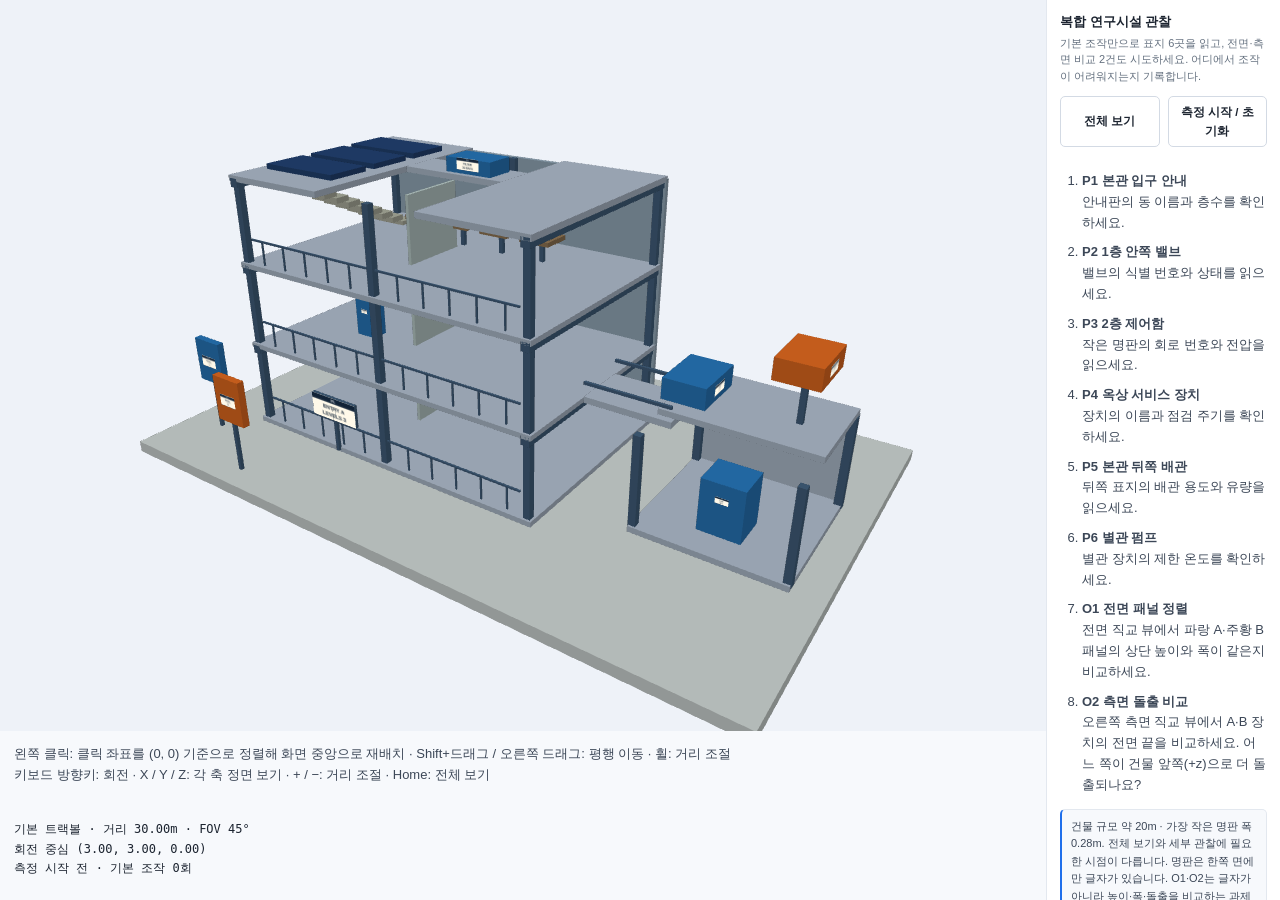
==== week4/improve/index.html @ 3aa923d7 "Add files via upload" ====
<!doctype html>
<html lang="ko"><head><meta charset="utf-8"><meta name="viewport" content="width=device-width, initial-scale=1">
<title>복합 연구시설 — 기본 트랙볼 뷰어</title><link rel="stylesheet" href="demo.css">
<style>
.wrap{grid-template-columns:minmax(0,1fr) 18rem;height:100vh;height:100dvh;min-height:500px}.stage{display:grid;grid-template-rows:minmax(240px,1fr) auto auto;align-items:stretch;justify-content:stretch;min-height:0;overflow:auto}.viewport{position:relative;min-height:0}.stage canvas{position:absolute;inset:0;display:block;width:100%;height:100%;max-height:none;cursor:grab}
canvas:focus-visible{outline:2px solid var(--d-accent);outline-offset:-2px}.readings{padding:10px 14px;white-space:pre-wrap;font:12px/1.6 monospace;color:var(--d-ink)}
.instructions{padding:0 14px}.tasks{padding-left:22px}.tasks li{margin:9px 0}.actions{display:flex;gap:8px;flex-wrap:wrap}.actions button{flex:1}
@media(max-width:900px){.wrap{display:block;height:auto}.panel{border-left:0;max-height:none}.stage{height:100vh;height:100dvh;min-height:500px}}
</style></head><body>
<div class="wrap"><div class="stage">
<div class="viewport"><canvas id="cv" tabindex="0" aria-label="다층 연구시설의 3차원 모델. 드래그로 회전, Shift 드래그로 이동, 휠로 확대">WebGL2를 지원하는 브라우저에서 실행하세요.</canvas></div>
<p class="instructions">왼쪽 클릭: 클릭 좌표를 (0, 0) 기준으로 정렬해 화면 중앙으로 재배치 · Shift+드래그 / 오른쪽 드래그: 평행 이동 · 휠: 거리 조절<br>키보드 방향키: 회전 · X / Y / Z: 각 축 정면 보기 · + / −: 거리 조절 · Home: 전체 보기</p>
<pre class="readings" id="readings"></pre></div>
<div class="panel"><h1>복합 연구시설 관찰</h1><p class="sub">기본 조작만으로 표지 6곳을 읽고, 전면·측면 비교 2건도 시도하세요. 어디에서 조작이 어려워지는지 기록합니다.</p>
<div class="actions"><button class="btn" id="home" type="button">전체 보기</button><button class="btn" id="measure" type="button">측정 시작 / 초기화</button></div>
<ol class="tasks" id="tasks"></ol><div id="student-ui"></div>
<p class="note">건물 규모 약 20m · 가장 작은 명판 폭 0.28m. 전체 보기와 세부 관찰에 필요한 시점이 다릅니다. 명판은 한쪽 면에만 글자가 있습니다. O1·O2는 글자가 아니라 높이·폭·돌출을 비교하는 과제입니다.</p>

</div></div>
<script src="demo.js"></script><script src="d04-inspection-model.js?v=3f1b6bc733"></script><script src="d04-inspection-controls.js"></script><script src="d04-inspection-viewer.js?v=8a4c2fbf62"></script><script src="d04-inspection-student.js?v=e71bc4da3b"></script>
</body></html>
---- week4/improve/demo.css ----
/* 강의 자료 인터랙티브 예제 공용 스타일 — 홈페이지와 같은 밝고 단정한 톤 */

/* 테마는 세 곳에서 정해진다.
   1) 강의 페이지 안에 들어가 있으면 부모의 밝은/어두운 설정 (data-theme)
   2) 단독으로 열면 OS 설정 (prefers-color-scheme)
   3) ?theme=light|dark 로 직접 지정
   그래서 밝은 값을 기본으로 두고, 어두운 값을 두 조건에 각각 다시 적어 준다. */

:root {
  --d-accent: #1f6feb;
  --d-accent-soft: #eaf1fe;
  --d-ink: #1c2430;
  --d-ink-soft: #3c4757;
  --d-muted: #64707f;
  --d-bg: #ffffff;
  --d-bg-soft: #f7f9fc;
  --d-line: #e3e8ef;
  --d-line-strong: #d3dae4;

  /* 3D 장면 — 배경과 보조선 */
  --d-canvas: #eef2f8;
  --d-grid: #cdd7e5;
  --d-axis: #7d8b9e;
  --d-ghost: #5f6b7d;
  --d-hint: #97a4b5;

  /* 벡터·물체를 구분하는 색 (배경 대비에 맞춰 조정) */
  --d-vec-a: #1f6feb;
  --d-vec-b: #0b7d67;
  --d-vec-c: #d2600f;
  --d-trail: #157f6a;
}

@media (prefers-color-scheme: dark) {
  :root:not([data-theme="light"]) {
    --d-accent: #7aaeff;
    --d-accent-soft: #1b2432;
    --d-ink: #e7ecf3;
    --d-ink-soft: #cbd4e1;
    --d-muted: #9aa7b8;
    --d-bg: #1a212c;
    --d-bg-soft: #161c26;
    --d-line: #2c3542;
    --d-line-strong: #3a4553;
  
    /* 3D 장면 — 배경과 보조선 */
    --d-canvas: #0a0d14;
    --d-grid: #242e42;
    --d-axis: #57667f;
    --d-ghost: #8c93a6;
    --d-hint: #59647a;
  
    /* 벡터·물체를 구분하는 색 (배경 대비에 맞춰 조정) */
    --d-vec-a: #5ca8fa;
    --d-vec-b: #33b88c;
    --d-vec-c: #ff8c4d;
    --d-trail: #38705f;
  }
}

:root[data-theme="dark"] {
  --d-accent: #7aaeff;
  --d-accent-soft: #1b2432;
  --d-ink: #e7ecf3;
  --d-ink-soft: #cbd4e1;
  --d-muted: #9aa7b8;
  --d-bg: #1a212c;
  --d-bg-soft: #161c26;
  --d-line: #2c3542;
  --d-line-strong: #3a4553;

  /* 3D 장면 — 배경과 보조선 */
  --d-canvas: #0a0d14;
  --d-grid: #242e42;
  --d-axis: #57667f;
  --d-ghost: #8c93a6;
  --d-hint: #59647a;

  /* 벡터·물체를 구분하는 색 (배경 대비에 맞춰 조정) */
  --d-vec-a: #5ca8fa;
  --d-vec-b: #33b88c;
  --d-vec-c: #ff8c4d;
  --d-trail: #38705f;
}

* { box-sizing: border-box; }

html, body {
  margin: 0;
  padding: 0;
  background: var(--d-bg);
  color: var(--d-ink-soft);
  font: 13px/1.6 -apple-system, BlinkMacSystemFont, "Segoe UI", "Noto Sans KR",
        "Malgun Gothic", Roboto, sans-serif;
}

.wrap {
  display: grid;
  grid-template-columns: 1fr 15rem;
  gap: 0;
  height: 100vh;
}

.stage {
  position: relative;
  display: flex;
  align-items: center;
  justify-content: center;
  min-width: 0;
  background: var(--d-bg-soft);
  overflow: hidden;
}

.stage canvas {
  display: block;
  max-width: 100%;
  max-height: 100%;
}

.readout {
  position: absolute;
  top: 8px;
  left: 8px;
  padding: 5px 9px;
  border: 1px solid var(--d-line-strong);
  border-radius: 6px;
  background: color-mix(in srgb, var(--d-bg) 88%, transparent);
  color: var(--d-ink);
  font-family: ui-monospace, SFMono-Regular, Menlo, Consolas, monospace;
  font-size: 11px;
  line-height: 1.6;
  white-space: pre;
  pointer-events: none;
}

.panel {
  padding: 12px 13px 16px;
  border-left: 1px solid var(--d-line);
  background: var(--d-bg);
  overflow-y: auto;
}

.panel h1 {
  margin: 0 0 2px;
  color: var(--d-ink);
  font-size: 13px;
  font-weight: 700;
}

.panel .sub {
  margin: 0 0 12px;
  color: var(--d-muted);
  font-size: 11px;
  line-height: 1.5;
}

.ctl { margin-bottom: 11px; }

.ctl label {
  display: flex;
  justify-content: space-between;
  align-items: baseline;
  gap: 6px;
  margin-bottom: 3px;
  color: var(--d-ink);
  font-size: 11.5px;
  font-weight: 600;
}

.ctl label .val {
  color: var(--d-accent);
  font-family: ui-monospace, SFMono-Regular, Menlo, Consolas, monospace;
  font-size: 11px;
  font-weight: 700;
}

.ctl input[type="range"] {
  width: 100%;
  height: 18px;
  margin: 0;
  accent-color: var(--d-accent);
  cursor: pointer;
}

.ctl select {
  width: 100%;
  padding: 4px 6px;
  border: 1px solid var(--d-line-strong);
  border-radius: 5px;
  background: var(--d-bg);
  color: var(--d-ink);
  font: inherit;
  font-size: 11.5px;
}

.ctl.check label {
  justify-content: flex-start;
  cursor: pointer;
}

.ctl.check input { accent-color: var(--d-accent); margin: 0 6px 0 0; }

.ctl .hint {
  margin-top: 2px;
  color: var(--d-muted);
  font-size: 10.5px;
  line-height: 1.5;
}

.note {
  margin-top: 12px;
  padding: 8px 9px;
  border: 1px solid var(--d-line);
  border-left: 2px solid var(--d-accent);
  border-radius: 5px;
  background: var(--d-bg-soft);
  color: var(--d-ink-soft);
  font-size: 11px;
  line-height: 1.6;
}

.note b { color: var(--d-ink); }

.btn {
  width: 100%;
  padding: 6px 8px;
  margin-bottom: 11px;
  border: 1px solid var(--d-line-strong);
  border-radius: 5px;
  background: var(--d-bg);
  color: var(--d-ink);
  font: inherit;
  font-size: 11.5px;
  font-weight: 600;
  cursor: pointer;
}

.btn:hover { border-color: var(--d-accent); color: var(--d-accent); }

.err {
  padding: 12px;
  color: #b4232a;
  font-family: ui-monospace, monospace;
  font-size: 11px;
  white-space: pre-wrap;
}

/* 성분 직접 입력 패널 — 슬라이더 대신 x, y, z 를 그대로 넣는다 */

.ctl[hidden] { display: none !important; }   /* .ctl 의 display 규칙보다 우선하도록 */

.comp { display: none; margin: 2px 0 12px; }
.comp.on { display: block; }

.comp-row {
  display: flex;
  align-items: center;
  gap: 5px;
  margin-bottom: 5px;
}

.comp-row > span {
  flex: 0 0 1.15rem;
  color: var(--d-ink);
  font-size: 11.5px;
  font-weight: 700;
}

.comp input {
  flex: 1 1 0;
  min-width: 0;
  padding: 4px 5px;
  border: 1px solid var(--d-line-strong);
  border-radius: 5px;
  background: var(--d-bg);
  color: var(--d-accent);
  font-family: ui-monospace, Menlo, Consolas, monospace;
  font-size: 11.5px;
  font-weight: 600;
  text-align: center;
}

.comp input:focus { outline: none; border-color: var(--d-accent); }
.comp input.bad { border-color: #b4232a; color: #b4232a; }

.comp-hint {
  margin-top: 3px;
  color: var(--d-muted);
  font-size: 10.5px;
  line-height: 1.55;
}

@media (max-width: 620px) {
  .wrap { grid-template-columns: 1fr; grid-template-rows: 1fr auto; }
  .panel { border-left: 0; border-top: 1px solid var(--d-line); max-height: 46vh; }
}
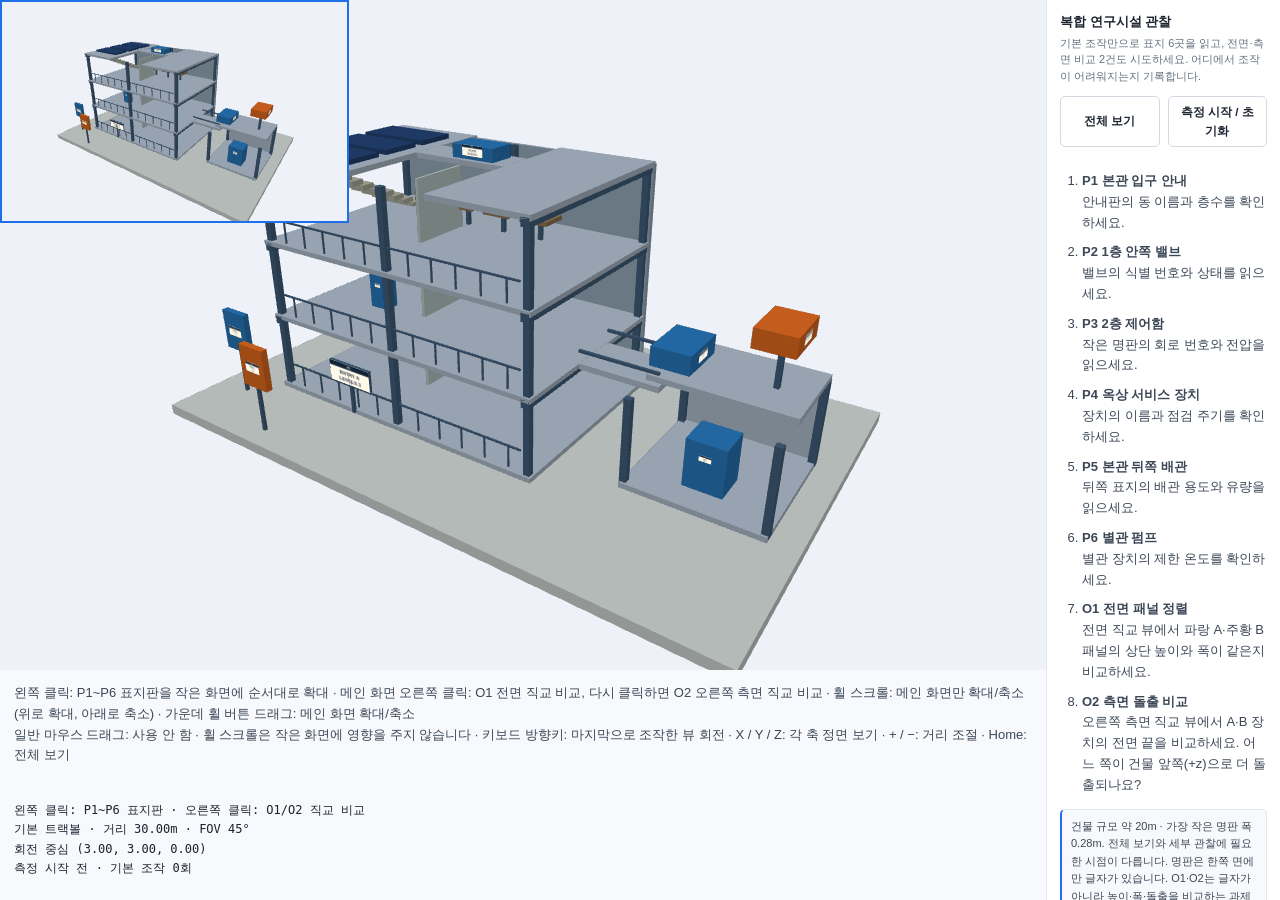
==== commit 982d8a28: "4주차: improve수정" ====
--- a/week4/improve/index.html
+++ b/week4/improve/index.html
@@ -1,21 +1,22 @@
-<!doctype html>
-<html lang="ko"><head><meta charset="utf-8"><meta name="viewport" content="width=device-width, initial-scale=1">
-<title>복합 연구시설 — 기본 트랙볼 뷰어</title><link rel="stylesheet" href="demo.css">
-<style>
-.wrap{grid-template-columns:minmax(0,1fr) 18rem;height:100vh;height:100dvh;min-height:500px}.stage{display:grid;grid-template-rows:minmax(240px,1fr) auto auto;align-items:stretch;justify-content:stretch;min-height:0;overflow:auto}.viewport{position:relative;min-height:0}.stage canvas{position:absolute;inset:0;display:block;width:100%;height:100%;max-height:none;cursor:grab}
-canvas:focus-visible{outline:2px solid var(--d-accent);outline-offset:-2px}.readings{padding:10px 14px;white-space:pre-wrap;font:12px/1.6 monospace;color:var(--d-ink)}
-.instructions{padding:0 14px}.tasks{padding-left:22px}.tasks li{margin:9px 0}.actions{display:flex;gap:8px;flex-wrap:wrap}.actions button{flex:1}
-@media(max-width:900px){.wrap{display:block;height:auto}.panel{border-left:0;max-height:none}.stage{height:100vh;height:100dvh;min-height:500px}}
-</style></head><body>
-<div class="wrap"><div class="stage">
-<div class="viewport"><canvas id="cv" tabindex="0" aria-label="다층 연구시설의 3차원 모델. 드래그로 회전, Shift 드래그로 이동, 휠로 확대">WebGL2를 지원하는 브라우저에서 실행하세요.</canvas></div>
-<p class="instructions">왼쪽 클릭: 클릭 좌표를 (0, 0) 기준으로 정렬해 화면 중앙으로 재배치 · Shift+드래그 / 오른쪽 드래그: 평행 이동 · 휠: 거리 조절<br>키보드 방향키: 회전 · X / Y / Z: 각 축 정면 보기 · + / −: 거리 조절 · Home: 전체 보기</p>
-<pre class="readings" id="readings"></pre></div>
-<div class="panel"><h1>복합 연구시설 관찰</h1><p class="sub">기본 조작만으로 표지 6곳을 읽고, 전면·측면 비교 2건도 시도하세요. 어디에서 조작이 어려워지는지 기록합니다.</p>
-<div class="actions"><button class="btn" id="home" type="button">전체 보기</button><button class="btn" id="measure" type="button">측정 시작 / 초기화</button></div>
-<ol class="tasks" id="tasks"></ol><div id="student-ui"></div>
-<p class="note">건물 규모 약 20m · 가장 작은 명판 폭 0.28m. 전체 보기와 세부 관찰에 필요한 시점이 다릅니다. 명판은 한쪽 면에만 글자가 있습니다. O1·O2는 글자가 아니라 높이·폭·돌출을 비교하는 과제입니다.</p>
-
-</div></div>
-<script src="demo.js"></script><script src="d04-inspection-model.js?v=3f1b6bc733"></script><script src="d04-inspection-controls.js"></script><script src="d04-inspection-viewer.js?v=8a4c2fbf62"></script><script src="d04-inspection-student.js?v=e71bc4da3b"></script>
-</body></html>
+<!doctype html>
+<html lang="ko"><head><meta charset="utf-8"><meta name="viewport" content="width=device-width, initial-scale=1">
+<title>복합 연구시설 — 기본 트랙볼 뷰어</title><link rel="stylesheet" href="demo.css">
+<style>
+.wrap{grid-template-columns:minmax(0,1fr) 18rem;height:100vh;height:100dvh;min-height:500px}.stage{display:grid;grid-template-rows:minmax(240px,1fr) auto auto;align-items:stretch;justify-content:stretch;min-height:0;overflow:auto}.viewport{position:relative;min-height:0}.stage canvas{position:absolute;inset:0;display:block;width:100%;height:100%;max-height:none}
+.view-marker{position:absolute;inset:0 auto auto 0;z-index:1;width:33.3333%;height:33.3333%;border:2px solid var(--d-accent);pointer-events:none}
+canvas:focus-visible{outline:2px solid var(--d-accent);outline-offset:-2px}.readings{padding:10px 14px;white-space:pre-wrap;font:12px/1.6 monospace;color:var(--d-ink)}
+.instructions{padding:0 14px}.tasks{padding-left:22px}.tasks li{margin:9px 0}.actions{display:flex;gap:8px;flex-wrap:wrap}.actions button{flex:1}
+@media(max-width:900px){.wrap{display:block;height:auto}.panel{border-left:0;max-height:none}.stage{height:100vh;height:100dvh;min-height:500px}}
+</style></head><body>
+<div class="wrap"><div class="stage">
+<div class="viewport"><canvas id="cv" tabindex="0" aria-label="왼쪽 클릭은 작은 화면에 P1부터 P6까지 표지판을 순서대로 확대합니다. 메인 화면 오른쪽 클릭은 O1 전면 직교 뷰와 O2 오른쪽 측면 직교 뷰를 전환합니다.">WebGL2를 지원하는 브라우저에서 실행하세요.</canvas><div class="view-marker" aria-hidden="true"></div></div>
+<p class="instructions">왼쪽 클릭: P1~P6 표지판을 작은 화면에 순서대로 확대 · 메인 화면 오른쪽 클릭: O1 전면 직교 비교, 다시 클릭하면 O2 오른쪽 측면 직교 비교 · 휠 스크롤: 메인 화면만 확대/축소 (위로 확대, 아래로 축소) · 가운데 휠 버튼 드래그: 메인 화면 확대/축소<br>일반 마우스 드래그: 사용 안 함 · 휠 스크롤은 작은 화면에 영향을 주지 않습니다 · 키보드 방향키: 마지막으로 조작한 뷰 회전 · X / Y / Z: 각 축 정면 보기 · + / −: 거리 조절 · Home: 전체 보기</p>
+<pre class="readings" id="readings"></pre></div>
+<div class="panel"><h1>복합 연구시설 관찰</h1><p class="sub">기본 조작만으로 표지 6곳을 읽고, 전면·측면 비교 2건도 시도하세요. 어디에서 조작이 어려워지는지 기록합니다.</p>
+<div class="actions"><button class="btn" id="home" type="button">전체 보기</button><button class="btn" id="measure" type="button">측정 시작 / 초기화</button></div>
+<ol class="tasks" id="tasks"></ol><div id="student-ui"></div>
+<p class="note">건물 규모 약 20m · 가장 작은 명판 폭 0.28m. 전체 보기와 세부 관찰에 필요한 시점이 다릅니다. 명판은 한쪽 면에만 글자가 있습니다. O1·O2는 글자가 아니라 높이·폭·돌출을 비교하는 과제입니다.</p>
+
+</div></div>
+<script src="demo.js"></script><script src="d04-inspection-model.js?v=3f1b6bc733"></script><script src="d04-inspection-controls.js"></script><script src="d04-inspection-viewer.js?v=8a4c2fbf62"></script><script src="d04-inspection-student.js?v=e71bc4da3b"></script>
+</body></html>
--- a/week4/improve/demo.css
+++ b/week4/improve/demo.css
@@ -1,296 +1,296 @@
-/* 강의 자료 인터랙티브 예제 공용 스타일 — 홈페이지와 같은 밝고 단정한 톤 */
-
-/* 테마는 세 곳에서 정해진다.
-   1) 강의 페이지 안에 들어가 있으면 부모의 밝은/어두운 설정 (data-theme)
-   2) 단독으로 열면 OS 설정 (prefers-color-scheme)
-   3) ?theme=light|dark 로 직접 지정
-   그래서 밝은 값을 기본으로 두고, 어두운 값을 두 조건에 각각 다시 적어 준다. */
-
-:root {
-  --d-accent: #1f6feb;
-  --d-accent-soft: #eaf1fe;
-  --d-ink: #1c2430;
-  --d-ink-soft: #3c4757;
-  --d-muted: #64707f;
-  --d-bg: #ffffff;
-  --d-bg-soft: #f7f9fc;
-  --d-line: #e3e8ef;
-  --d-line-strong: #d3dae4;
-
-  /* 3D 장면 — 배경과 보조선 */
-  --d-canvas: #eef2f8;
-  --d-grid: #cdd7e5;
-  --d-axis: #7d8b9e;
-  --d-ghost: #5f6b7d;
-  --d-hint: #97a4b5;
-
-  /* 벡터·물체를 구분하는 색 (배경 대비에 맞춰 조정) */
-  --d-vec-a: #1f6feb;
-  --d-vec-b: #0b7d67;
-  --d-vec-c: #d2600f;
-  --d-trail: #157f6a;
-}
-
-@media (prefers-color-scheme: dark) {
-  :root:not([data-theme="light"]) {
-    --d-accent: #7aaeff;
-    --d-accent-soft: #1b2432;
-    --d-ink: #e7ecf3;
-    --d-ink-soft: #cbd4e1;
-    --d-muted: #9aa7b8;
-    --d-bg: #1a212c;
-    --d-bg-soft: #161c26;
-    --d-line: #2c3542;
-    --d-line-strong: #3a4553;
-  
-    /* 3D 장면 — 배경과 보조선 */
-    --d-canvas: #0a0d14;
-    --d-grid: #242e42;
-    --d-axis: #57667f;
-    --d-ghost: #8c93a6;
-    --d-hint: #59647a;
-  
-    /* 벡터·물체를 구분하는 색 (배경 대비에 맞춰 조정) */
-    --d-vec-a: #5ca8fa;
-    --d-vec-b: #33b88c;
-    --d-vec-c: #ff8c4d;
-    --d-trail: #38705f;
-  }
-}
-
-:root[data-theme="dark"] {
-  --d-accent: #7aaeff;
-  --d-accent-soft: #1b2432;
-  --d-ink: #e7ecf3;
-  --d-ink-soft: #cbd4e1;
-  --d-muted: #9aa7b8;
-  --d-bg: #1a212c;
-  --d-bg-soft: #161c26;
-  --d-line: #2c3542;
-  --d-line-strong: #3a4553;
-
-  /* 3D 장면 — 배경과 보조선 */
-  --d-canvas: #0a0d14;
-  --d-grid: #242e42;
-  --d-axis: #57667f;
-  --d-ghost: #8c93a6;
-  --d-hint: #59647a;
-
-  /* 벡터·물체를 구분하는 색 (배경 대비에 맞춰 조정) */
-  --d-vec-a: #5ca8fa;
-  --d-vec-b: #33b88c;
-  --d-vec-c: #ff8c4d;
-  --d-trail: #38705f;
-}
-
-* { box-sizing: border-box; }
-
-html, body {
-  margin: 0;
-  padding: 0;
-  background: var(--d-bg);
-  color: var(--d-ink-soft);
-  font: 13px/1.6 -apple-system, BlinkMacSystemFont, "Segoe UI", "Noto Sans KR",
-        "Malgun Gothic", Roboto, sans-serif;
-}
-
-.wrap {
-  display: grid;
-  grid-template-columns: 1fr 15rem;
-  gap: 0;
-  height: 100vh;
-}
-
-.stage {
-  position: relative;
-  display: flex;
-  align-items: center;
-  justify-content: center;
-  min-width: 0;
-  background: var(--d-bg-soft);
-  overflow: hidden;
-}
-
-.stage canvas {
-  display: block;
-  max-width: 100%;
-  max-height: 100%;
-}
-
-.readout {
-  position: absolute;
-  top: 8px;
-  left: 8px;
-  padding: 5px 9px;
-  border: 1px solid var(--d-line-strong);
-  border-radius: 6px;
-  background: color-mix(in srgb, var(--d-bg) 88%, transparent);
-  color: var(--d-ink);
-  font-family: ui-monospace, SFMono-Regular, Menlo, Consolas, monospace;
-  font-size: 11px;
-  line-height: 1.6;
-  white-space: pre;
-  pointer-events: none;
-}
-
-.panel {
-  padding: 12px 13px 16px;
-  border-left: 1px solid var(--d-line);
-  background: var(--d-bg);
-  overflow-y: auto;
-}
-
-.panel h1 {
-  margin: 0 0 2px;
-  color: var(--d-ink);
-  font-size: 13px;
-  font-weight: 700;
-}
-
-.panel .sub {
-  margin: 0 0 12px;
-  color: var(--d-muted);
-  font-size: 11px;
-  line-height: 1.5;
-}
-
-.ctl { margin-bottom: 11px; }
-
-.ctl label {
-  display: flex;
-  justify-content: space-between;
-  align-items: baseline;
-  gap: 6px;
-  margin-bottom: 3px;
-  color: var(--d-ink);
-  font-size: 11.5px;
-  font-weight: 600;
-}
-
-.ctl label .val {
-  color: var(--d-accent);
-  font-family: ui-monospace, SFMono-Regular, Menlo, Consolas, monospace;
-  font-size: 11px;
-  font-weight: 700;
-}
-
-.ctl input[type="range"] {
-  width: 100%;
-  height: 18px;
-  margin: 0;
-  accent-color: var(--d-accent);
-  cursor: pointer;
-}
-
-.ctl select {
-  width: 100%;
-  padding: 4px 6px;
-  border: 1px solid var(--d-line-strong);
-  border-radius: 5px;
-  background: var(--d-bg);
-  color: var(--d-ink);
-  font: inherit;
-  font-size: 11.5px;
-}
-
-.ctl.check label {
-  justify-content: flex-start;
-  cursor: pointer;
-}
-
-.ctl.check input { accent-color: var(--d-accent); margin: 0 6px 0 0; }
-
-.ctl .hint {
-  margin-top: 2px;
-  color: var(--d-muted);
-  font-size: 10.5px;
-  line-height: 1.5;
-}
-
-.note {
-  margin-top: 12px;
-  padding: 8px 9px;
-  border: 1px solid var(--d-line);
-  border-left: 2px solid var(--d-accent);
-  border-radius: 5px;
-  background: var(--d-bg-soft);
-  color: var(--d-ink-soft);
-  font-size: 11px;
-  line-height: 1.6;
-}
-
-.note b { color: var(--d-ink); }
-
-.btn {
-  width: 100%;
-  padding: 6px 8px;
-  margin-bottom: 11px;
-  border: 1px solid var(--d-line-strong);
-  border-radius: 5px;
-  background: var(--d-bg);
-  color: var(--d-ink);
-  font: inherit;
-  font-size: 11.5px;
-  font-weight: 600;
-  cursor: pointer;
-}
-
-.btn:hover { border-color: var(--d-accent); color: var(--d-accent); }
-
-.err {
-  padding: 12px;
-  color: #b4232a;
-  font-family: ui-monospace, monospace;
-  font-size: 11px;
-  white-space: pre-wrap;
-}
-
-/* 성분 직접 입력 패널 — 슬라이더 대신 x, y, z 를 그대로 넣는다 */
-
-.ctl[hidden] { display: none !important; }   /* .ctl 의 display 규칙보다 우선하도록 */
-
-.comp { display: none; margin: 2px 0 12px; }
-.comp.on { display: block; }
-
-.comp-row {
-  display: flex;
-  align-items: center;
-  gap: 5px;
-  margin-bottom: 5px;
-}
-
-.comp-row > span {
-  flex: 0 0 1.15rem;
-  color: var(--d-ink);
-  font-size: 11.5px;
-  font-weight: 700;
-}
-
-.comp input {
-  flex: 1 1 0;
-  min-width: 0;
-  padding: 4px 5px;
-  border: 1px solid var(--d-line-strong);
-  border-radius: 5px;
-  background: var(--d-bg);
-  color: var(--d-accent);
-  font-family: ui-monospace, Menlo, Consolas, monospace;
-  font-size: 11.5px;
-  font-weight: 600;
-  text-align: center;
-}
-
-.comp input:focus { outline: none; border-color: var(--d-accent); }
-.comp input.bad { border-color: #b4232a; color: #b4232a; }
-
-.comp-hint {
-  margin-top: 3px;
-  color: var(--d-muted);
-  font-size: 10.5px;
-  line-height: 1.55;
-}
-
-@media (max-width: 620px) {
-  .wrap { grid-template-columns: 1fr; grid-template-rows: 1fr auto; }
-  .panel { border-left: 0; border-top: 1px solid var(--d-line); max-height: 46vh; }
-}
+/* 강의 자료 인터랙티브 예제 공용 스타일 — 홈페이지와 같은 밝고 단정한 톤 */
+
+/* 테마는 세 곳에서 정해진다.
+   1) 강의 페이지 안에 들어가 있으면 부모의 밝은/어두운 설정 (data-theme)
+   2) 단독으로 열면 OS 설정 (prefers-color-scheme)
+   3) ?theme=light|dark 로 직접 지정
+   그래서 밝은 값을 기본으로 두고, 어두운 값을 두 조건에 각각 다시 적어 준다. */
+
+:root {
+  --d-accent: #1f6feb;
+  --d-accent-soft: #eaf1fe;
+  --d-ink: #1c2430;
+  --d-ink-soft: #3c4757;
+  --d-muted: #64707f;
+  --d-bg: #ffffff;
+  --d-bg-soft: #f7f9fc;
+  --d-line: #e3e8ef;
+  --d-line-strong: #d3dae4;
+
+  /* 3D 장면 — 배경과 보조선 */
+  --d-canvas: #eef2f8;
+  --d-grid: #cdd7e5;
+  --d-axis: #7d8b9e;
+  --d-ghost: #5f6b7d;
+  --d-hint: #97a4b5;
+
+  /* 벡터·물체를 구분하는 색 (배경 대비에 맞춰 조정) */
+  --d-vec-a: #1f6feb;
+  --d-vec-b: #0b7d67;
+  --d-vec-c: #d2600f;
+  --d-trail: #157f6a;
+}
+
+@media (prefers-color-scheme: dark) {
+  :root:not([data-theme="light"]) {
+    --d-accent: #7aaeff;
+    --d-accent-soft: #1b2432;
+    --d-ink: #e7ecf3;
+    --d-ink-soft: #cbd4e1;
+    --d-muted: #9aa7b8;
+    --d-bg: #1a212c;
+    --d-bg-soft: #161c26;
+    --d-line: #2c3542;
+    --d-line-strong: #3a4553;
+  
+    /* 3D 장면 — 배경과 보조선 */
+    --d-canvas: #0a0d14;
+    --d-grid: #242e42;
+    --d-axis: #57667f;
+    --d-ghost: #8c93a6;
+    --d-hint: #59647a;
+  
+    /* 벡터·물체를 구분하는 색 (배경 대비에 맞춰 조정) */
+    --d-vec-a: #5ca8fa;
+    --d-vec-b: #33b88c;
+    --d-vec-c: #ff8c4d;
+    --d-trail: #38705f;
+  }
+}
+
+:root[data-theme="dark"] {
+  --d-accent: #7aaeff;
+  --d-accent-soft: #1b2432;
+  --d-ink: #e7ecf3;
+  --d-ink-soft: #cbd4e1;
+  --d-muted: #9aa7b8;
+  --d-bg: #1a212c;
+  --d-bg-soft: #161c26;
+  --d-line: #2c3542;
+  --d-line-strong: #3a4553;
+
+  /* 3D 장면 — 배경과 보조선 */
+  --d-canvas: #0a0d14;
+  --d-grid: #242e42;
+  --d-axis: #57667f;
+  --d-ghost: #8c93a6;
+  --d-hint: #59647a;
+
+  /* 벡터·물체를 구분하는 색 (배경 대비에 맞춰 조정) */
+  --d-vec-a: #5ca8fa;
+  --d-vec-b: #33b88c;
+  --d-vec-c: #ff8c4d;
+  --d-trail: #38705f;
+}
+
+* { box-sizing: border-box; }
+
+html, body {
+  margin: 0;
+  padding: 0;
+  background: var(--d-bg);
+  color: var(--d-ink-soft);
+  font: 13px/1.6 -apple-system, BlinkMacSystemFont, "Segoe UI", "Noto Sans KR",
+        "Malgun Gothic", Roboto, sans-serif;
+}
+
+.wrap {
+  display: grid;
+  grid-template-columns: 1fr 15rem;
+  gap: 0;
+  height: 100vh;
+}
+
+.stage {
+  position: relative;
+  display: flex;
+  align-items: center;
+  justify-content: center;
+  min-width: 0;
+  background: var(--d-bg-soft);
+  overflow: hidden;
+}
+
+.stage canvas {
+  display: block;
+  max-width: 100%;
+  max-height: 100%;
+}
+
+.readout {
+  position: absolute;
+  top: 8px;
+  left: 8px;
+  padding: 5px 9px;
+  border: 1px solid var(--d-line-strong);
+  border-radius: 6px;
+  background: color-mix(in srgb, var(--d-bg) 88%, transparent);
+  color: var(--d-ink);
+  font-family: ui-monospace, SFMono-Regular, Menlo, Consolas, monospace;
+  font-size: 11px;
+  line-height: 1.6;
+  white-space: pre;
+  pointer-events: none;
+}
+
+.panel {
+  padding: 12px 13px 16px;
+  border-left: 1px solid var(--d-line);
+  background: var(--d-bg);
+  overflow-y: auto;
+}
+
+.panel h1 {
+  margin: 0 0 2px;
+  color: var(--d-ink);
+  font-size: 13px;
+  font-weight: 700;
+}
+
+.panel .sub {
+  margin: 0 0 12px;
+  color: var(--d-muted);
+  font-size: 11px;
+  line-height: 1.5;
+}
+
+.ctl { margin-bottom: 11px; }
+
+.ctl label {
+  display: flex;
+  justify-content: space-between;
+  align-items: baseline;
+  gap: 6px;
+  margin-bottom: 3px;
+  color: var(--d-ink);
+  font-size: 11.5px;
+  font-weight: 600;
+}
+
+.ctl label .val {
+  color: var(--d-accent);
+  font-family: ui-monospace, SFMono-Regular, Menlo, Consolas, monospace;
+  font-size: 11px;
+  font-weight: 700;
+}
+
+.ctl input[type="range"] {
+  width: 100%;
+  height: 18px;
+  margin: 0;
+  accent-color: var(--d-accent);
+  cursor: pointer;
+}
+
+.ctl select {
+  width: 100%;
+  padding: 4px 6px;
+  border: 1px solid var(--d-line-strong);
+  border-radius: 5px;
+  background: var(--d-bg);
+  color: var(--d-ink);
+  font: inherit;
+  font-size: 11.5px;
+}
+
+.ctl.check label {
+  justify-content: flex-start;
+  cursor: pointer;
+}
+
+.ctl.check input { accent-color: var(--d-accent); margin: 0 6px 0 0; }
+
+.ctl .hint {
+  margin-top: 2px;
+  color: var(--d-muted);
+  font-size: 10.5px;
+  line-height: 1.5;
+}
+
+.note {
+  margin-top: 12px;
+  padding: 8px 9px;
+  border: 1px solid var(--d-line);
+  border-left: 2px solid var(--d-accent);
+  border-radius: 5px;
+  background: var(--d-bg-soft);
+  color: var(--d-ink-soft);
+  font-size: 11px;
+  line-height: 1.6;
+}
+
+.note b { color: var(--d-ink); }
+
+.btn {
+  width: 100%;
+  padding: 6px 8px;
+  margin-bottom: 11px;
+  border: 1px solid var(--d-line-strong);
+  border-radius: 5px;
+  background: var(--d-bg);
+  color: var(--d-ink);
+  font: inherit;
+  font-size: 11.5px;
+  font-weight: 600;
+  cursor: pointer;
+}
+
+.btn:hover { border-color: var(--d-accent); color: var(--d-accent); }
+
+.err {
+  padding: 12px;
+  color: #b4232a;
+  font-family: ui-monospace, monospace;
+  font-size: 11px;
+  white-space: pre-wrap;
+}
+
+/* 성분 직접 입력 패널 — 슬라이더 대신 x, y, z 를 그대로 넣는다 */
+
+.ctl[hidden] { display: none !important; }   /* .ctl 의 display 규칙보다 우선하도록 */
+
+.comp { display: none; margin: 2px 0 12px; }
+.comp.on { display: block; }
+
+.comp-row {
+  display: flex;
+  align-items: center;
+  gap: 5px;
+  margin-bottom: 5px;
+}
+
+.comp-row > span {
+  flex: 0 0 1.15rem;
+  color: var(--d-ink);
+  font-size: 11.5px;
+  font-weight: 700;
+}
+
+.comp input {
+  flex: 1 1 0;
+  min-width: 0;
+  padding: 4px 5px;
+  border: 1px solid var(--d-line-strong);
+  border-radius: 5px;
+  background: var(--d-bg);
+  color: var(--d-accent);
+  font-family: ui-monospace, Menlo, Consolas, monospace;
+  font-size: 11.5px;
+  font-weight: 600;
+  text-align: center;
+}
+
+.comp input:focus { outline: none; border-color: var(--d-accent); }
+.comp input.bad { border-color: #b4232a; color: #b4232a; }
+
+.comp-hint {
+  margin-top: 3px;
+  color: var(--d-muted);
+  font-size: 10.5px;
+  line-height: 1.55;
+}
+
+@media (max-width: 620px) {
+  .wrap { grid-template-columns: 1fr; grid-template-rows: 1fr auto; }
+  .panel { border-left: 0; border-top: 1px solid var(--d-line); max-height: 46vh; }
+}
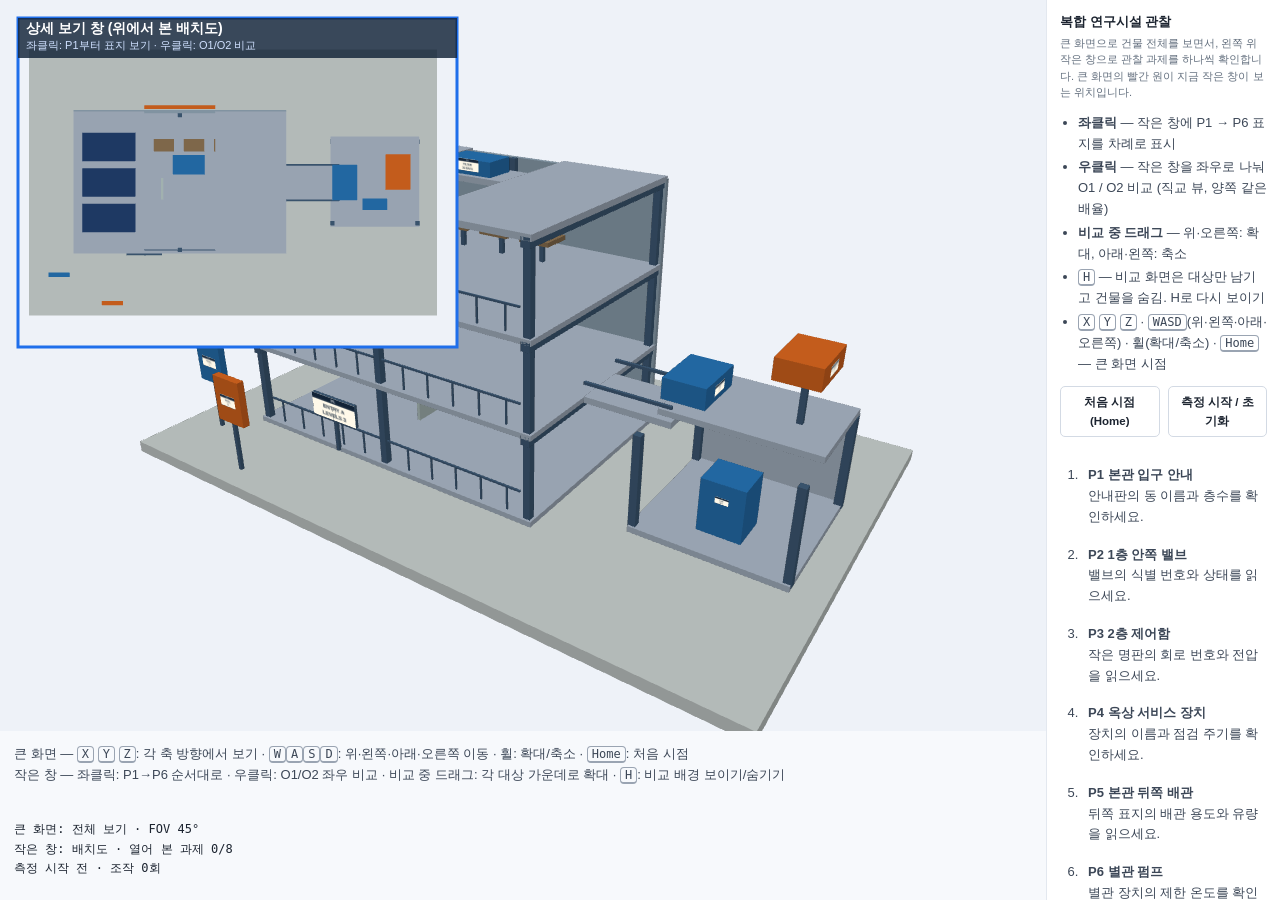
==== commit 4ce185d9: "4주차 improve" ====
--- a/week4/improve/index.html
+++ b/week4/improve/index.html
@@ -1,22 +1,22 @@
-<!doctype html>
-<html lang="ko"><head><meta charset="utf-8"><meta name="viewport" content="width=device-width, initial-scale=1">
-<title>복합 연구시설 — 기본 트랙볼 뷰어</title><link rel="stylesheet" href="demo.css">
-<style>
-.wrap{grid-template-columns:minmax(0,1fr) 18rem;height:100vh;height:100dvh;min-height:500px}.stage{display:grid;grid-template-rows:minmax(240px,1fr) auto auto;align-items:stretch;justify-content:stretch;min-height:0;overflow:auto}.viewport{position:relative;min-height:0}.stage canvas{position:absolute;inset:0;display:block;width:100%;height:100%;max-height:none}
-.view-marker{position:absolute;inset:0 auto auto 0;z-index:1;width:33.3333%;height:33.3333%;border:2px solid var(--d-accent);pointer-events:none}
-canvas:focus-visible{outline:2px solid var(--d-accent);outline-offset:-2px}.readings{padding:10px 14px;white-space:pre-wrap;font:12px/1.6 monospace;color:var(--d-ink)}
-.instructions{padding:0 14px}.tasks{padding-left:22px}.tasks li{margin:9px 0}.actions{display:flex;gap:8px;flex-wrap:wrap}.actions button{flex:1}
-@media(max-width:900px){.wrap{display:block;height:auto}.panel{border-left:0;max-height:none}.stage{height:100vh;height:100dvh;min-height:500px}}
-</style></head><body>
-<div class="wrap"><div class="stage">
-<div class="viewport"><canvas id="cv" tabindex="0" aria-label="왼쪽 클릭은 작은 화면에 P1부터 P6까지 표지판을 순서대로 확대합니다. 메인 화면 오른쪽 클릭은 O1 전면 직교 뷰와 O2 오른쪽 측면 직교 뷰를 전환합니다.">WebGL2를 지원하는 브라우저에서 실행하세요.</canvas><div class="view-marker" aria-hidden="true"></div></div>
-<p class="instructions">왼쪽 클릭: P1~P6 표지판을 작은 화면에 순서대로 확대 · 메인 화면 오른쪽 클릭: O1 전면 직교 비교, 다시 클릭하면 O2 오른쪽 측면 직교 비교 · 휠 스크롤: 메인 화면만 확대/축소 (위로 확대, 아래로 축소) · 가운데 휠 버튼 드래그: 메인 화면 확대/축소<br>일반 마우스 드래그: 사용 안 함 · 휠 스크롤은 작은 화면에 영향을 주지 않습니다 · 키보드 방향키: 마지막으로 조작한 뷰 회전 · X / Y / Z: 각 축 정면 보기 · + / −: 거리 조절 · Home: 전체 보기</p>
-<pre class="readings" id="readings"></pre></div>
-<div class="panel"><h1>복합 연구시설 관찰</h1><p class="sub">기본 조작만으로 표지 6곳을 읽고, 전면·측면 비교 2건도 시도하세요. 어디에서 조작이 어려워지는지 기록합니다.</p>
-<div class="actions"><button class="btn" id="home" type="button">전체 보기</button><button class="btn" id="measure" type="button">측정 시작 / 초기화</button></div>
-<ol class="tasks" id="tasks"></ol><div id="student-ui"></div>
-<p class="note">건물 규모 약 20m · 가장 작은 명판 폭 0.28m. 전체 보기와 세부 관찰에 필요한 시점이 다릅니다. 명판은 한쪽 면에만 글자가 있습니다. O1·O2는 글자가 아니라 높이·폭·돌출을 비교하는 과제입니다.</p>
-
-</div></div>
-<script src="demo.js"></script><script src="d04-inspection-model.js?v=3f1b6bc733"></script><script src="d04-inspection-controls.js"></script><script src="d04-inspection-viewer.js?v=8a4c2fbf62"></script><script src="d04-inspection-student.js?v=e71bc4da3b"></script>
-</body></html>
+<!doctype html>
+<html lang="ko"><head><meta charset="utf-8"><meta name="viewport" content="width=device-width, initial-scale=1">
+<title>복합 연구시설 — 개선 뷰어 (전체 뷰 + 상세 창)</title><link rel="stylesheet" href="demo.css">
+<style>
+.wrap{grid-template-columns:minmax(0,1fr) 18rem;height:100vh;height:100dvh;min-height:500px}.stage{display:grid;grid-template-rows:minmax(240px,1fr) auto auto;align-items:stretch;justify-content:stretch;min-height:0;overflow:auto}.viewport{position:relative;min-height:0}.stage canvas{position:absolute;inset:0;display:block;width:100%;height:100%;max-height:none;cursor:grab}
+canvas.overlay{pointer-events:none;cursor:auto}canvas:focus-visible{outline:2px solid var(--d-accent);outline-offset:-2px}.readings{padding:10px 14px;white-space:pre-wrap;font:12px/1.6 monospace;color:var(--d-ink)}
+.instructions{padding:0 14px}.tasks{padding-left:22px}.tasks li{margin:9px 0;padding:4px 6px;border-radius:6px}.tasks li.current{background:var(--d-accent-soft);outline:2px solid var(--d-accent)}.tasks li.seen strong::after{content:' ✓';color:#2da44e}.keys{padding-left:18px;margin:6px 0 12px}.keys li{margin:3px 0}kbd{font:12px monospace;border:1px solid #9aa4b2;border-bottom-width:2px;border-radius:4px;padding:0 4px}.actions{display:flex;gap:8px;flex-wrap:wrap}.actions button{flex:1}
+@media(max-width:900px){.wrap{display:block;height:auto}.panel{border-left:0;max-height:none}.stage{height:100vh;height:100dvh;min-height:500px}}
+</style></head><body>
+<div class="wrap"><div class="stage">
+<div class="viewport"><canvas id="cv" tabindex="0" aria-label="다층 연구시설의 3차원 모델. 큰 화면은 X Y Z 키, W A S D 키, 마우스 휠로 이동, 왼쪽 위 작은 창은 좌클릭으로 표지 순회, 우클릭으로 비교 보기">WebGL2를 지원하는 브라우저에서 실행하세요.</canvas></div>
+<p class="instructions">큰 화면 — <kbd>X</kbd> <kbd>Y</kbd> <kbd>Z</kbd>: 각 축 방향에서 보기 · <kbd>W</kbd><kbd>A</kbd><kbd>S</kbd><kbd>D</kbd>: 위·왼쪽·아래·오른쪽 이동 · 휠: 확대/축소 · <kbd>Home</kbd>: 처음 시점<br>작은 창 — 좌클릭: P1→P6 순서대로 · 우클릭: O1/O2 좌우 비교 · 비교 중 드래그: 각 대상 가운데로 확대 · <kbd>H</kbd>: 비교 배경 보이기/숨기기</p>
+<pre class="readings" id="readings"></pre></div>
+<div class="panel"><h1>복합 연구시설 관찰</h1><p class="sub">큰 화면으로 건물 전체를 보면서, 왼쪽 위 작은 창으로 관찰 과제를 하나씩 확인합니다. 큰 화면의 빨간 원이 지금 작은 창이 보는 위치입니다.</p>
+<ul class="keys"><li><strong>좌클릭</strong> — 작은 창에 P1 → P6 표지를 차례로 표시</li><li><strong>우클릭</strong> — 작은 창을 좌우로 나눠 O1 / O2 비교 (직교 뷰, 양쪽 같은 배율)</li><li><strong>비교 중 드래그</strong> — 위·오른쪽: 확대, 아래·왼쪽: 축소</li><li><kbd>H</kbd> — 비교 화면은 대상만 남기고 건물을 숨김. H로 다시 보이기</li><li><kbd>X</kbd> <kbd>Y</kbd> <kbd>Z</kbd> · <kbd>WASD</kbd>(위·왼쪽·아래·오른쪽) · 휠(확대/축소) · <kbd>Home</kbd> — 큰 화면 시점</li></ul>
+<div class="actions"><button class="btn" id="home" type="button">처음 시점 (Home)</button><button class="btn" id="measure" type="button">측정 시작 / 초기화</button></div>
+<ol class="tasks" id="tasks"></ol><div id="student-ui"></div>
+<p class="note">건물 규모 약 20m · 가장 작은 명판 폭 0.28m. 전체 보기와 세부 관찰에 필요한 시점이 다릅니다. 명판은 한쪽 면에만 글자가 있습니다. O1·O2는 글자가 아니라 높이·폭·돌출을 비교하는 과제입니다.</p>
+
+</div></div>
+<script src="demo.js"></script><script src="d04-inspection-model.js?v=3f1b6bc733"></script><script src="d04-inspection-controls.js?v=improve3"></script><script src="d04-inspection-viewer.js?v=improve1"></script><script src="d04-inspection-student.js?v=improve1"></script>
+</body></html>
--- a/week4/improve/demo.css
+++ b/week4/improve/demo.css
@@ -1,296 +1,296 @@
-/* 강의 자료 인터랙티브 예제 공용 스타일 — 홈페이지와 같은 밝고 단정한 톤 */
-
-/* 테마는 세 곳에서 정해진다.
-   1) 강의 페이지 안에 들어가 있으면 부모의 밝은/어두운 설정 (data-theme)
-   2) 단독으로 열면 OS 설정 (prefers-color-scheme)
-   3) ?theme=light|dark 로 직접 지정
-   그래서 밝은 값을 기본으로 두고, 어두운 값을 두 조건에 각각 다시 적어 준다. */
-
-:root {
-  --d-accent: #1f6feb;
-  --d-accent-soft: #eaf1fe;
-  --d-ink: #1c2430;
-  --d-ink-soft: #3c4757;
-  --d-muted: #64707f;
-  --d-bg: #ffffff;
-  --d-bg-soft: #f7f9fc;
-  --d-line: #e3e8ef;
-  --d-line-strong: #d3dae4;
-
-  /* 3D 장면 — 배경과 보조선 */
-  --d-canvas: #eef2f8;
-  --d-grid: #cdd7e5;
-  --d-axis: #7d8b9e;
-  --d-ghost: #5f6b7d;
-  --d-hint: #97a4b5;
-
-  /* 벡터·물체를 구분하는 색 (배경 대비에 맞춰 조정) */
-  --d-vec-a: #1f6feb;
-  --d-vec-b: #0b7d67;
-  --d-vec-c: #d2600f;
-  --d-trail: #157f6a;
-}
-
-@media (prefers-color-scheme: dark) {
-  :root:not([data-theme="light"]) {
-    --d-accent: #7aaeff;
-    --d-accent-soft: #1b2432;
-    --d-ink: #e7ecf3;
-    --d-ink-soft: #cbd4e1;
-    --d-muted: #9aa7b8;
-    --d-bg: #1a212c;
-    --d-bg-soft: #161c26;
-    --d-line: #2c3542;
-    --d-line-strong: #3a4553;
-  
-    /* 3D 장면 — 배경과 보조선 */
-    --d-canvas: #0a0d14;
-    --d-grid: #242e42;
-    --d-axis: #57667f;
-    --d-ghost: #8c93a6;
-    --d-hint: #59647a;
-  
-    /* 벡터·물체를 구분하는 색 (배경 대비에 맞춰 조정) */
-    --d-vec-a: #5ca8fa;
-    --d-vec-b: #33b88c;
-    --d-vec-c: #ff8c4d;
-    --d-trail: #38705f;
-  }
-}
-
-:root[data-theme="dark"] {
-  --d-accent: #7aaeff;
-  --d-accent-soft: #1b2432;
-  --d-ink: #e7ecf3;
-  --d-ink-soft: #cbd4e1;
-  --d-muted: #9aa7b8;
-  --d-bg: #1a212c;
-  --d-bg-soft: #161c26;
-  --d-line: #2c3542;
-  --d-line-strong: #3a4553;
-
-  /* 3D 장면 — 배경과 보조선 */
-  --d-canvas: #0a0d14;
-  --d-grid: #242e42;
-  --d-axis: #57667f;
-  --d-ghost: #8c93a6;
-  --d-hint: #59647a;
-
-  /* 벡터·물체를 구분하는 색 (배경 대비에 맞춰 조정) */
-  --d-vec-a: #5ca8fa;
-  --d-vec-b: #33b88c;
-  --d-vec-c: #ff8c4d;
-  --d-trail: #38705f;
-}
-
-* { box-sizing: border-box; }
-
-html, body {
-  margin: 0;
-  padding: 0;
-  background: var(--d-bg);
-  color: var(--d-ink-soft);
-  font: 13px/1.6 -apple-system, BlinkMacSystemFont, "Segoe UI", "Noto Sans KR",
-        "Malgun Gothic", Roboto, sans-serif;
-}
-
-.wrap {
-  display: grid;
-  grid-template-columns: 1fr 15rem;
-  gap: 0;
-  height: 100vh;
-}
-
-.stage {
-  position: relative;
-  display: flex;
-  align-items: center;
-  justify-content: center;
-  min-width: 0;
-  background: var(--d-bg-soft);
-  overflow: hidden;
-}
-
-.stage canvas {
-  display: block;
-  max-width: 100%;
-  max-height: 100%;
-}
-
-.readout {
-  position: absolute;
-  top: 8px;
-  left: 8px;
-  padding: 5px 9px;
-  border: 1px solid var(--d-line-strong);
-  border-radius: 6px;
-  background: color-mix(in srgb, var(--d-bg) 88%, transparent);
-  color: var(--d-ink);
-  font-family: ui-monospace, SFMono-Regular, Menlo, Consolas, monospace;
-  font-size: 11px;
-  line-height: 1.6;
-  white-space: pre;
-  pointer-events: none;
-}
-
-.panel {
-  padding: 12px 13px 16px;
-  border-left: 1px solid var(--d-line);
-  background: var(--d-bg);
-  overflow-y: auto;
-}
-
-.panel h1 {
-  margin: 0 0 2px;
-  color: var(--d-ink);
-  font-size: 13px;
-  font-weight: 700;
-}
-
-.panel .sub {
-  margin: 0 0 12px;
-  color: var(--d-muted);
-  font-size: 11px;
-  line-height: 1.5;
-}
-
-.ctl { margin-bottom: 11px; }
-
-.ctl label {
-  display: flex;
-  justify-content: space-between;
-  align-items: baseline;
-  gap: 6px;
-  margin-bottom: 3px;
-  color: var(--d-ink);
-  font-size: 11.5px;
-  font-weight: 600;
-}
-
-.ctl label .val {
-  color: var(--d-accent);
-  font-family: ui-monospace, SFMono-Regular, Menlo, Consolas, monospace;
-  font-size: 11px;
-  font-weight: 700;
-}
-
-.ctl input[type="range"] {
-  width: 100%;
-  height: 18px;
-  margin: 0;
-  accent-color: var(--d-accent);
-  cursor: pointer;
-}
-
-.ctl select {
-  width: 100%;
-  padding: 4px 6px;
-  border: 1px solid var(--d-line-strong);
-  border-radius: 5px;
-  background: var(--d-bg);
-  color: var(--d-ink);
-  font: inherit;
-  font-size: 11.5px;
-}
-
-.ctl.check label {
-  justify-content: flex-start;
-  cursor: pointer;
-}
-
-.ctl.check input { accent-color: var(--d-accent); margin: 0 6px 0 0; }
-
-.ctl .hint {
-  margin-top: 2px;
-  color: var(--d-muted);
-  font-size: 10.5px;
-  line-height: 1.5;
-}
-
-.note {
-  margin-top: 12px;
-  padding: 8px 9px;
-  border: 1px solid var(--d-line);
-  border-left: 2px solid var(--d-accent);
-  border-radius: 5px;
-  background: var(--d-bg-soft);
-  color: var(--d-ink-soft);
-  font-size: 11px;
-  line-height: 1.6;
-}
-
-.note b { color: var(--d-ink); }
-
-.btn {
-  width: 100%;
-  padding: 6px 8px;
-  margin-bottom: 11px;
-  border: 1px solid var(--d-line-strong);
-  border-radius: 5px;
-  background: var(--d-bg);
-  color: var(--d-ink);
-  font: inherit;
-  font-size: 11.5px;
-  font-weight: 600;
-  cursor: pointer;
-}
-
-.btn:hover { border-color: var(--d-accent); color: var(--d-accent); }
-
-.err {
-  padding: 12px;
-  color: #b4232a;
-  font-family: ui-monospace, monospace;
-  font-size: 11px;
-  white-space: pre-wrap;
-}
-
-/* 성분 직접 입력 패널 — 슬라이더 대신 x, y, z 를 그대로 넣는다 */
-
-.ctl[hidden] { display: none !important; }   /* .ctl 의 display 규칙보다 우선하도록 */
-
-.comp { display: none; margin: 2px 0 12px; }
-.comp.on { display: block; }
-
-.comp-row {
-  display: flex;
-  align-items: center;
-  gap: 5px;
-  margin-bottom: 5px;
-}
-
-.comp-row > span {
-  flex: 0 0 1.15rem;
-  color: var(--d-ink);
-  font-size: 11.5px;
-  font-weight: 700;
-}
-
-.comp input {
-  flex: 1 1 0;
-  min-width: 0;
-  padding: 4px 5px;
-  border: 1px solid var(--d-line-strong);
-  border-radius: 5px;
-  background: var(--d-bg);
-  color: var(--d-accent);
-  font-family: ui-monospace, Menlo, Consolas, monospace;
-  font-size: 11.5px;
-  font-weight: 600;
-  text-align: center;
-}
-
-.comp input:focus { outline: none; border-color: var(--d-accent); }
-.comp input.bad { border-color: #b4232a; color: #b4232a; }
-
-.comp-hint {
-  margin-top: 3px;
-  color: var(--d-muted);
-  font-size: 10.5px;
-  line-height: 1.55;
-}
-
-@media (max-width: 620px) {
-  .wrap { grid-template-columns: 1fr; grid-template-rows: 1fr auto; }
-  .panel { border-left: 0; border-top: 1px solid var(--d-line); max-height: 46vh; }
-}
+/* 강의 자료 인터랙티브 예제 공용 스타일 — 홈페이지와 같은 밝고 단정한 톤 */
+
+/* 테마는 세 곳에서 정해진다.
+   1) 강의 페이지 안에 들어가 있으면 부모의 밝은/어두운 설정 (data-theme)
+   2) 단독으로 열면 OS 설정 (prefers-color-scheme)
+   3) ?theme=light|dark 로 직접 지정
+   그래서 밝은 값을 기본으로 두고, 어두운 값을 두 조건에 각각 다시 적어 준다. */
+
+:root {
+  --d-accent: #1f6feb;
+  --d-accent-soft: #eaf1fe;
+  --d-ink: #1c2430;
+  --d-ink-soft: #3c4757;
+  --d-muted: #64707f;
+  --d-bg: #ffffff;
+  --d-bg-soft: #f7f9fc;
+  --d-line: #e3e8ef;
+  --d-line-strong: #d3dae4;
+
+  /* 3D 장면 — 배경과 보조선 */
+  --d-canvas: #eef2f8;
+  --d-grid: #cdd7e5;
+  --d-axis: #7d8b9e;
+  --d-ghost: #5f6b7d;
+  --d-hint: #97a4b5;
+
+  /* 벡터·물체를 구분하는 색 (배경 대비에 맞춰 조정) */
+  --d-vec-a: #1f6feb;
+  --d-vec-b: #0b7d67;
+  --d-vec-c: #d2600f;
+  --d-trail: #157f6a;
+}
+
+@media (prefers-color-scheme: dark) {
+  :root:not([data-theme="light"]) {
+    --d-accent: #7aaeff;
+    --d-accent-soft: #1b2432;
+    --d-ink: #e7ecf3;
+    --d-ink-soft: #cbd4e1;
+    --d-muted: #9aa7b8;
+    --d-bg: #1a212c;
+    --d-bg-soft: #161c26;
+    --d-line: #2c3542;
+    --d-line-strong: #3a4553;
+  
+    /* 3D 장면 — 배경과 보조선 */
+    --d-canvas: #0a0d14;
+    --d-grid: #242e42;
+    --d-axis: #57667f;
+    --d-ghost: #8c93a6;
+    --d-hint: #59647a;
+  
+    /* 벡터·물체를 구분하는 색 (배경 대비에 맞춰 조정) */
+    --d-vec-a: #5ca8fa;
+    --d-vec-b: #33b88c;
+    --d-vec-c: #ff8c4d;
+    --d-trail: #38705f;
+  }
+}
+
+:root[data-theme="dark"] {
+  --d-accent: #7aaeff;
+  --d-accent-soft: #1b2432;
+  --d-ink: #e7ecf3;
+  --d-ink-soft: #cbd4e1;
+  --d-muted: #9aa7b8;
+  --d-bg: #1a212c;
+  --d-bg-soft: #161c26;
+  --d-line: #2c3542;
+  --d-line-strong: #3a4553;
+
+  /* 3D 장면 — 배경과 보조선 */
+  --d-canvas: #0a0d14;
+  --d-grid: #242e42;
+  --d-axis: #57667f;
+  --d-ghost: #8c93a6;
+  --d-hint: #59647a;
+
+  /* 벡터·물체를 구분하는 색 (배경 대비에 맞춰 조정) */
+  --d-vec-a: #5ca8fa;
+  --d-vec-b: #33b88c;
+  --d-vec-c: #ff8c4d;
+  --d-trail: #38705f;
+}
+
+* { box-sizing: border-box; }
+
+html, body {
+  margin: 0;
+  padding: 0;
+  background: var(--d-bg);
+  color: var(--d-ink-soft);
+  font: 13px/1.6 -apple-system, BlinkMacSystemFont, "Segoe UI", "Noto Sans KR",
+        "Malgun Gothic", Roboto, sans-serif;
+}
+
+.wrap {
+  display: grid;
+  grid-template-columns: 1fr 15rem;
+  gap: 0;
+  height: 100vh;
+}
+
+.stage {
+  position: relative;
+  display: flex;
+  align-items: center;
+  justify-content: center;
+  min-width: 0;
+  background: var(--d-bg-soft);
+  overflow: hidden;
+}
+
+.stage canvas {
+  display: block;
+  max-width: 100%;
+  max-height: 100%;
+}
+
+.readout {
+  position: absolute;
+  top: 8px;
+  left: 8px;
+  padding: 5px 9px;
+  border: 1px solid var(--d-line-strong);
+  border-radius: 6px;
+  background: color-mix(in srgb, var(--d-bg) 88%, transparent);
+  color: var(--d-ink);
+  font-family: ui-monospace, SFMono-Regular, Menlo, Consolas, monospace;
+  font-size: 11px;
+  line-height: 1.6;
+  white-space: pre;
+  pointer-events: none;
+}
+
+.panel {
+  padding: 12px 13px 16px;
+  border-left: 1px solid var(--d-line);
+  background: var(--d-bg);
+  overflow-y: auto;
+}
+
+.panel h1 {
+  margin: 0 0 2px;
+  color: var(--d-ink);
+  font-size: 13px;
+  font-weight: 700;
+}
+
+.panel .sub {
+  margin: 0 0 12px;
+  color: var(--d-muted);
+  font-size: 11px;
+  line-height: 1.5;
+}
+
+.ctl { margin-bottom: 11px; }
+
+.ctl label {
+  display: flex;
+  justify-content: space-between;
+  align-items: baseline;
+  gap: 6px;
+  margin-bottom: 3px;
+  color: var(--d-ink);
+  font-size: 11.5px;
+  font-weight: 600;
+}
+
+.ctl label .val {
+  color: var(--d-accent);
+  font-family: ui-monospace, SFMono-Regular, Menlo, Consolas, monospace;
+  font-size: 11px;
+  font-weight: 700;
+}
+
+.ctl input[type="range"] {
+  width: 100%;
+  height: 18px;
+  margin: 0;
+  accent-color: var(--d-accent);
+  cursor: pointer;
+}
+
+.ctl select {
+  width: 100%;
+  padding: 4px 6px;
+  border: 1px solid var(--d-line-strong);
+  border-radius: 5px;
+  background: var(--d-bg);
+  color: var(--d-ink);
+  font: inherit;
+  font-size: 11.5px;
+}
+
+.ctl.check label {
+  justify-content: flex-start;
+  cursor: pointer;
+}
+
+.ctl.check input { accent-color: var(--d-accent); margin: 0 6px 0 0; }
+
+.ctl .hint {
+  margin-top: 2px;
+  color: var(--d-muted);
+  font-size: 10.5px;
+  line-height: 1.5;
+}
+
+.note {
+  margin-top: 12px;
+  padding: 8px 9px;
+  border: 1px solid var(--d-line);
+  border-left: 2px solid var(--d-accent);
+  border-radius: 5px;
+  background: var(--d-bg-soft);
+  color: var(--d-ink-soft);
+  font-size: 11px;
+  line-height: 1.6;
+}
+
+.note b { color: var(--d-ink); }
+
+.btn {
+  width: 100%;
+  padding: 6px 8px;
+  margin-bottom: 11px;
+  border: 1px solid var(--d-line-strong);
+  border-radius: 5px;
+  background: var(--d-bg);
+  color: var(--d-ink);
+  font: inherit;
+  font-size: 11.5px;
+  font-weight: 600;
+  cursor: pointer;
+}
+
+.btn:hover { border-color: var(--d-accent); color: var(--d-accent); }
+
+.err {
+  padding: 12px;
+  color: #b4232a;
+  font-family: ui-monospace, monospace;
+  font-size: 11px;
+  white-space: pre-wrap;
+}
+
+/* 성분 직접 입력 패널 — 슬라이더 대신 x, y, z 를 그대로 넣는다 */
+
+.ctl[hidden] { display: none !important; }   /* .ctl 의 display 규칙보다 우선하도록 */
+
+.comp { display: none; margin: 2px 0 12px; }
+.comp.on { display: block; }
+
+.comp-row {
+  display: flex;
+  align-items: center;
+  gap: 5px;
+  margin-bottom: 5px;
+}
+
+.comp-row > span {
+  flex: 0 0 1.15rem;
+  color: var(--d-ink);
+  font-size: 11.5px;
+  font-weight: 700;
+}
+
+.comp input {
+  flex: 1 1 0;
+  min-width: 0;
+  padding: 4px 5px;
+  border: 1px solid var(--d-line-strong);
+  border-radius: 5px;
+  background: var(--d-bg);
+  color: var(--d-accent);
+  font-family: ui-monospace, Menlo, Consolas, monospace;
+  font-size: 11.5px;
+  font-weight: 600;
+  text-align: center;
+}
+
+.comp input:focus { outline: none; border-color: var(--d-accent); }
+.comp input.bad { border-color: #b4232a; color: #b4232a; }
+
+.comp-hint {
+  margin-top: 3px;
+  color: var(--d-muted);
+  font-size: 10.5px;
+  line-height: 1.55;
+}
+
+@media (max-width: 620px) {
+  .wrap { grid-template-columns: 1fr; grid-template-rows: 1fr auto; }
+  .panel { border-left: 0; border-top: 1px solid var(--d-line); max-height: 46vh; }
+}
